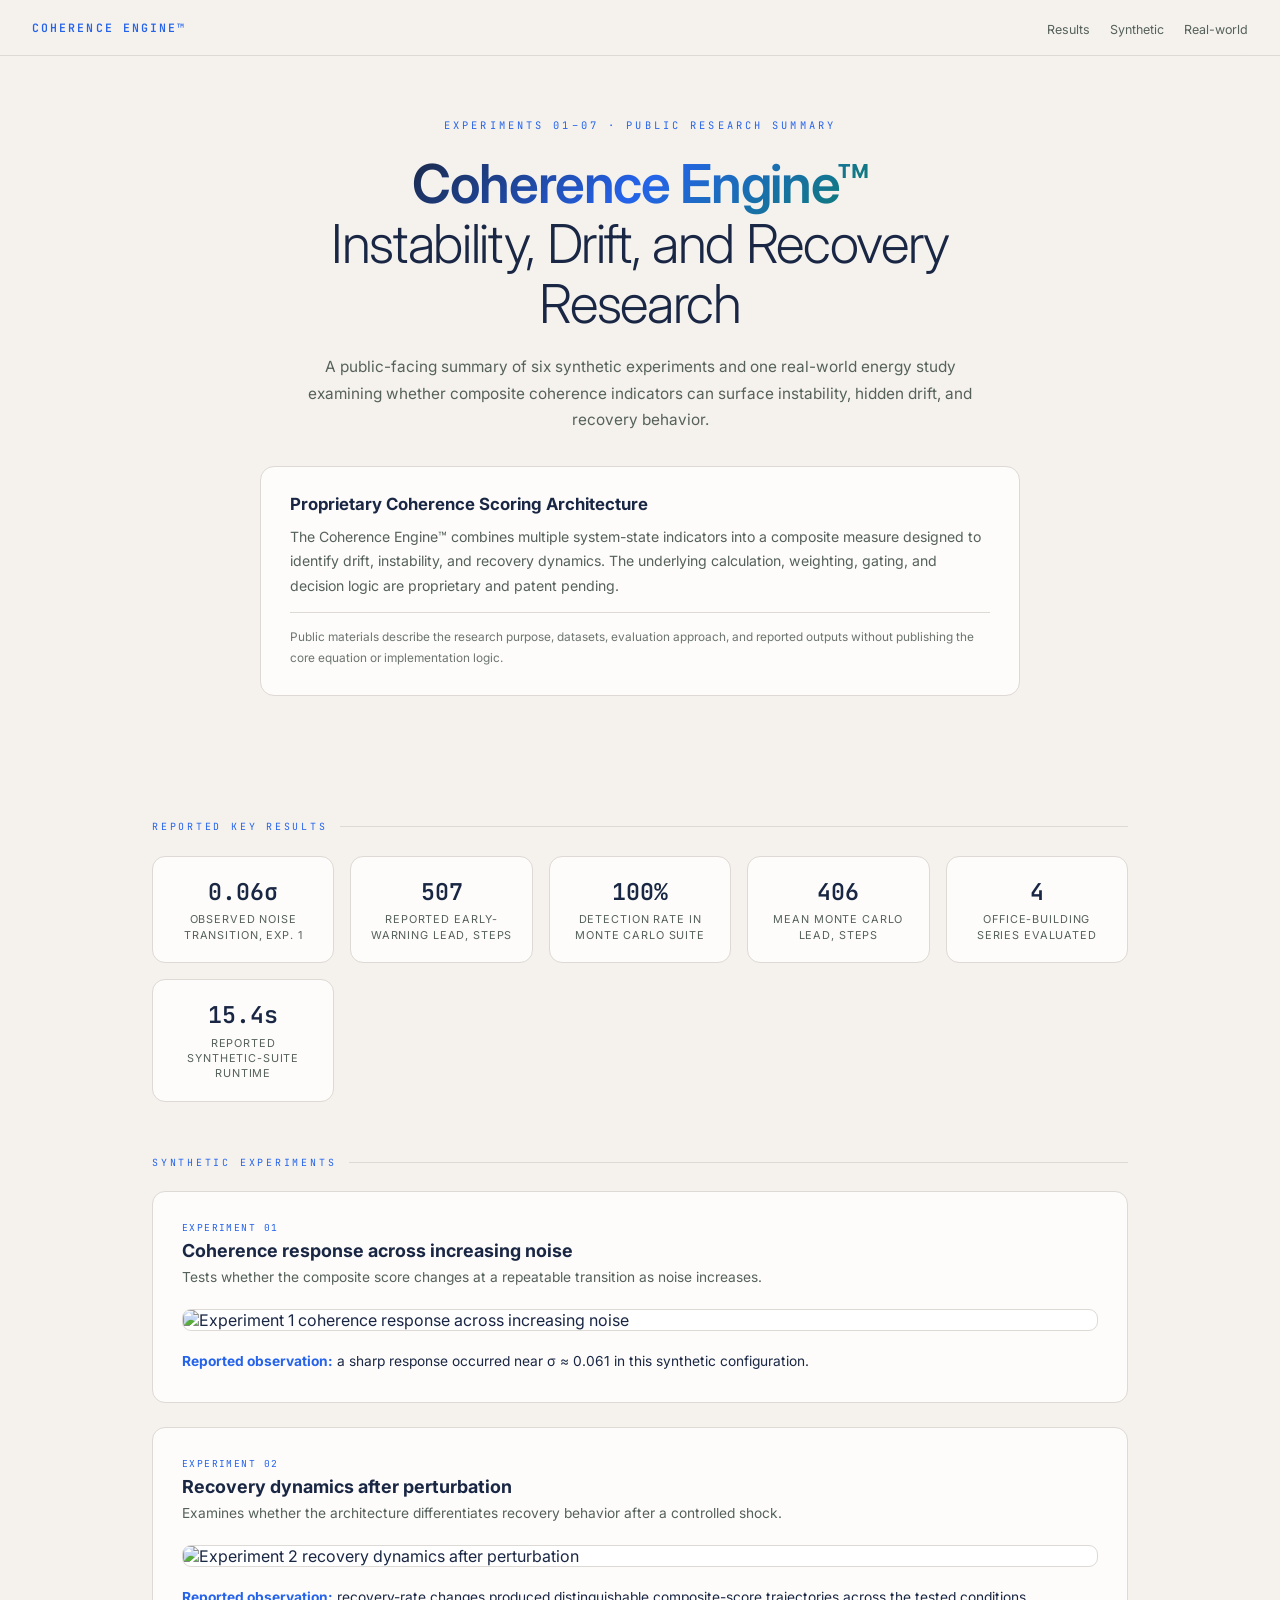
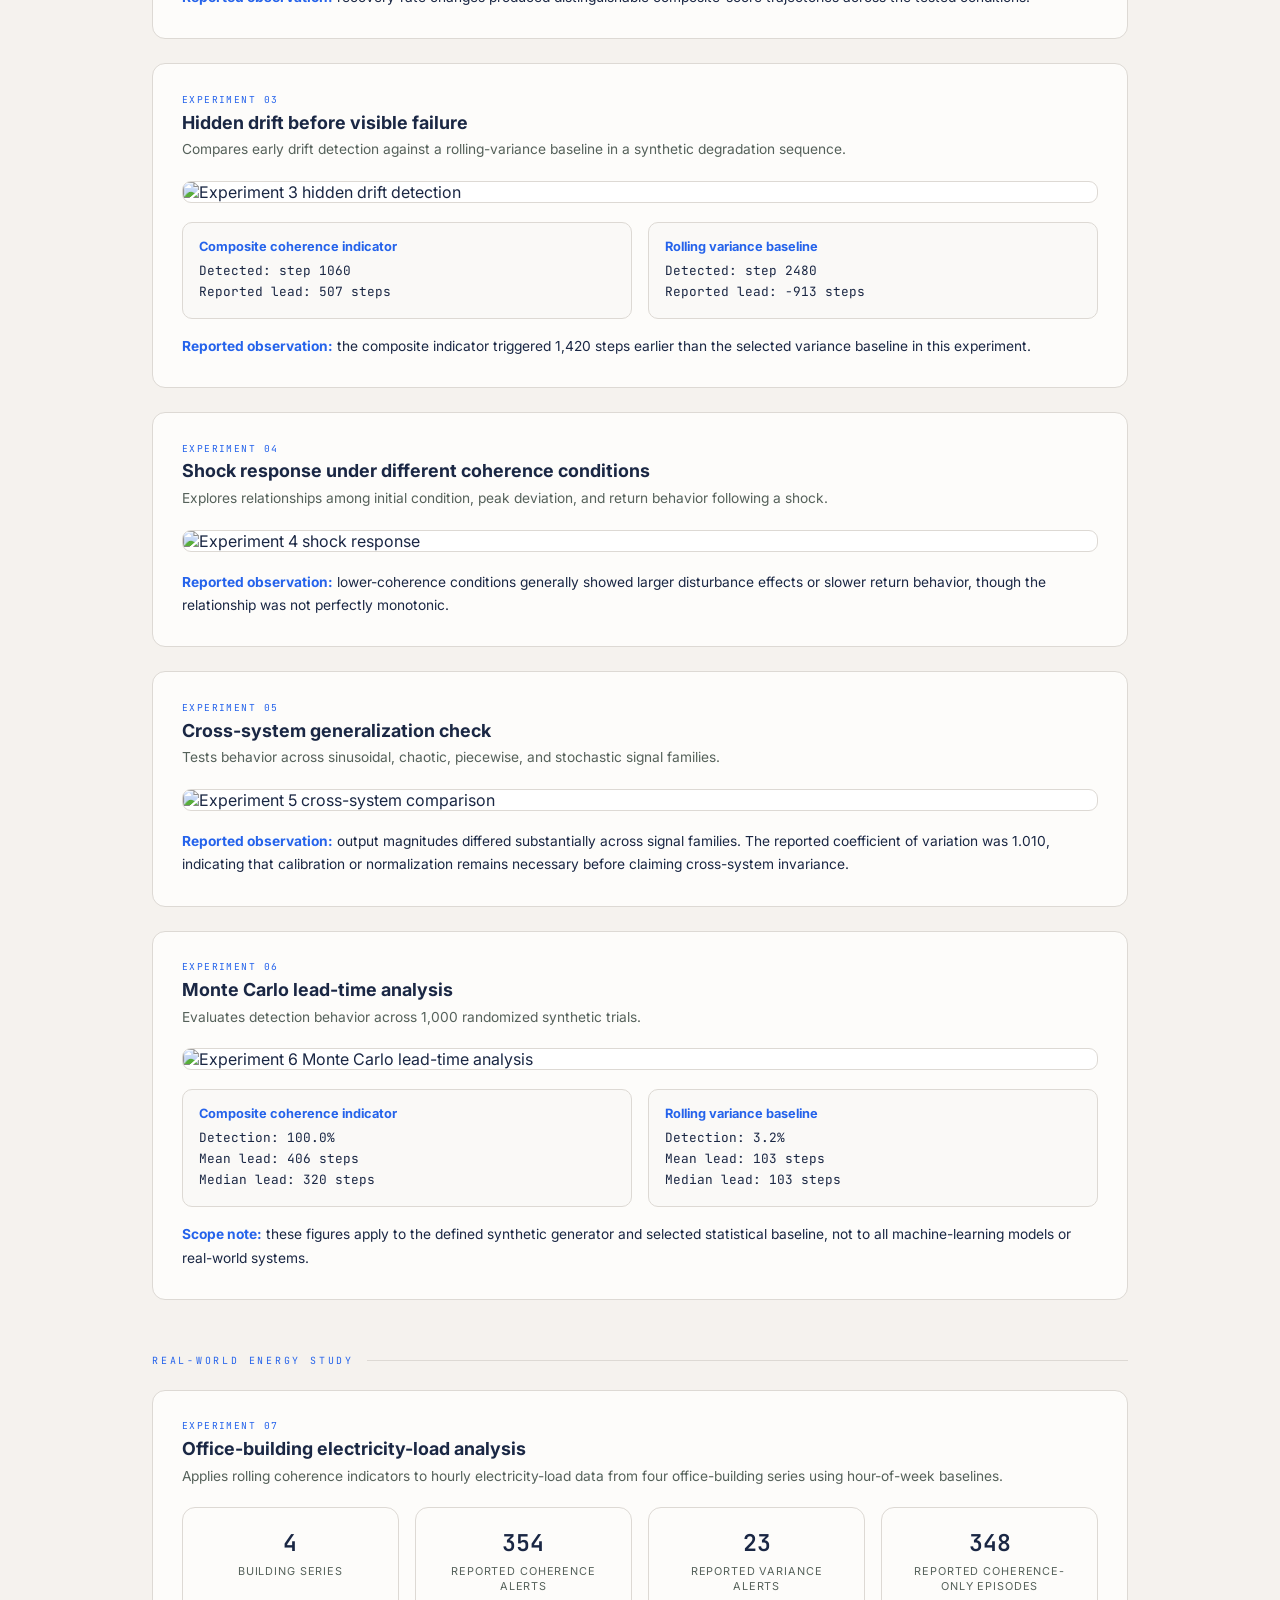
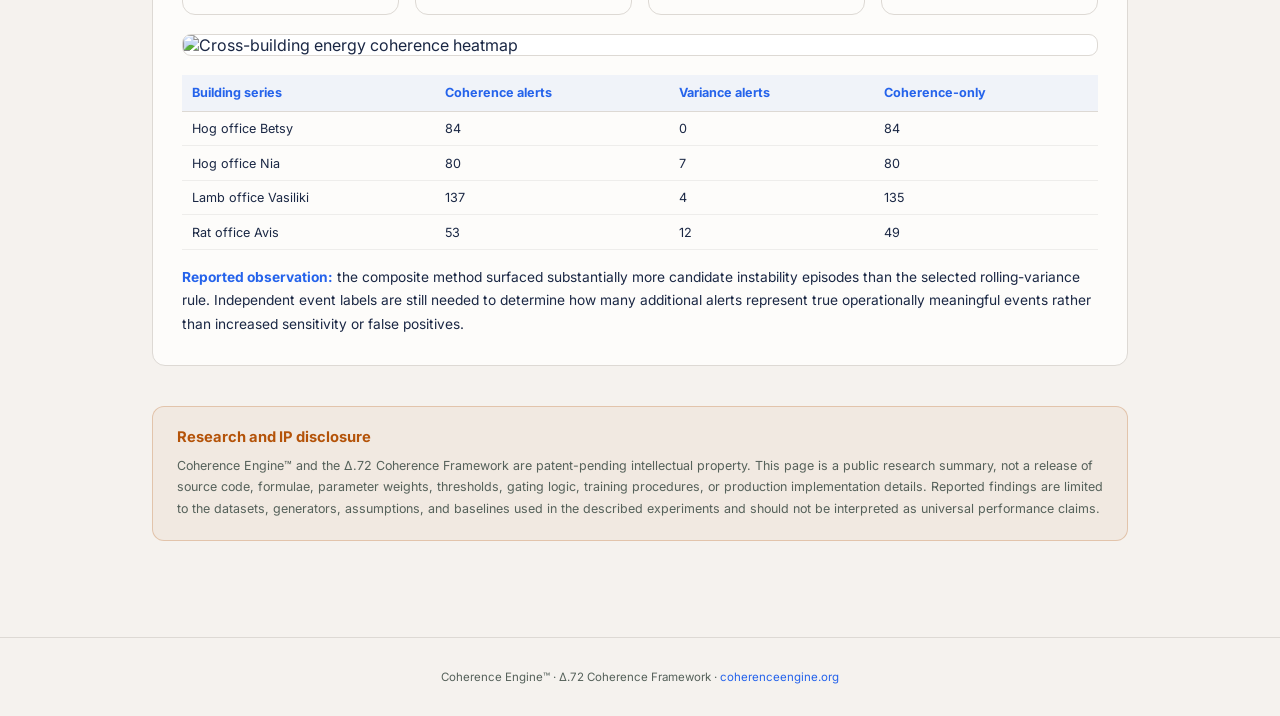
==== r/research/index.html @ 931e641e "Add sanitized public research page without proprietary equation" ====
<!DOCTYPE html>
<html lang="en">
<head>
  <meta charset="UTF-8">
  <meta name="viewport" content="width=device-width, initial-scale=1.0">
  <title>Coherence Engine™ Research Validation</title>
  <meta name="description" content="Public research summary for the patent-pending Coherence Engine™, including synthetic and real-world experiments in drift, instability, and recovery detection.">
  <link rel="preconnect" href="https://fonts.googleapis.com">
  <link href="https://fonts.googleapis.com/css2?family=Inter:wght@300;400;500;600;700;800&family=JetBrains+Mono:wght@300;400;500;600&display=swap" rel="stylesheet">
  <style>
    *, *::before, *::after { box-sizing: border-box; margin: 0; padding: 0; }
    :root {
      --bg: #f5f2ee;
      --surface: #fdfcfa;
      --border: #ddd9d4;
      --border-hover: #c4c0bb;
      --text: #1a2744;
      --muted: #55615a;
      --accent: #2563eb;
      --teal: #0d7d6c;
      --green: #15803d;
      --amber: #b45309;
    }
    html { scroll-behavior: smooth; }
    body {
      background: var(--bg);
      color: var(--text);
      font-family: 'Inter', -apple-system, BlinkMacSystemFont, system-ui, sans-serif;
      overflow-x: hidden;
      -webkit-font-smoothing: antialiased;
    }
    .nav {
      position: fixed; top: 0; left: 0; right: 0; z-index: 50;
      height: 56px; padding: 0 2rem;
      display: flex; align-items: center; justify-content: space-between;
      background: rgba(245,242,238,.94);
      backdrop-filter: blur(16px);
      border-bottom: 1px solid var(--border);
    }
    .nav-brand {
      font-family: 'JetBrains Mono', monospace;
      font-size: .72rem; font-weight: 600; letter-spacing: .18em;
      text-transform: uppercase; color: var(--accent); text-decoration: none;
    }
    .nav-links { display: flex; gap: 1.25rem; list-style: none; }
    .nav-links a { color: var(--muted); text-decoration: none; font-size: .78rem; }
    .nav-links a:hover { color: var(--text); }
    .hero { padding: 118px 2rem 38px; text-align: center; }
    .eyebrow {
      font-family: 'JetBrains Mono', monospace;
      font-size: .65rem; letter-spacing: .3em; text-transform: uppercase;
      color: var(--accent); margin-bottom: 1.4rem;
    }
    h1 {
      font-size: clamp(2rem, 5vw, 3.35rem); font-weight: 300;
      letter-spacing: -.025em; line-height: 1.12; max-width: 800px; margin: 0 auto;
    }
    h1 strong {
      font-weight: 600;
      background: linear-gradient(135deg, var(--text), var(--accent), var(--teal));
      -webkit-background-clip: text; -webkit-text-fill-color: transparent;
      background-clip: text;
    }
    .hero-sub {
      margin: 1.2rem auto 0; max-width: 700px; line-height: 1.75;
      color: var(--muted); font-size: .96rem;
    }
    .architecture-block {
      max-width: 760px; margin: 2rem auto 0; padding: 1.65rem 1.8rem;
      background: var(--surface); border: 1px solid var(--border); border-radius: 14px;
      text-align: left;
    }
    .architecture-block h2 { font-size: 1.05rem; margin-bottom: .7rem; }
    .architecture-block p { color: var(--muted); line-height: 1.75; font-size: .88rem; }
    .architecture-note {
      margin-top: .85rem; padding-top: .85rem; border-top: 1px solid var(--border);
      font-size: .74rem !important; color: #6d756f !important;
    }
    main { max-width: 1040px; margin: 0 auto; padding: 2rem 2rem 6rem; }
    .section { margin-top: 3.4rem; }
    .section-label {
      display: flex; align-items: center; gap: .8rem;
      font-family: 'JetBrains Mono', monospace; font-size: .62rem;
      letter-spacing: .28em; text-transform: uppercase; color: var(--accent);
      margin-bottom: 1.4rem;
    }
    .section-label::after { content: ''; height: 1px; background: var(--border); flex: 1; }
    .metrics-grid {
      display: grid; grid-template-columns: repeat(auto-fit, minmax(150px, 1fr));
      gap: 1rem;
    }
    .metric-card, .experiment {
      background: var(--surface); border: 1px solid var(--border); border-radius: 13px;
    }
    .metric-card { padding: 1.2rem; text-align: center; }
    .metric-value { font-family: 'JetBrains Mono', monospace; font-size: 1.45rem; font-weight: 600; }
    .metric-label { margin-top: .35rem; color: var(--muted); font-size: .68rem; line-height: 1.4; text-transform: uppercase; letter-spacing: .08em; }
    .experiment { padding: 1.8rem; margin-bottom: 1.5rem; }
    .experiment:hover, .metric-card:hover { border-color: var(--border-hover); }
    .exp-num {
      font-family: 'JetBrains Mono', monospace; font-size: .6rem;
      letter-spacing: .15em; color: var(--accent); text-transform: uppercase;
      margin-bottom: .35rem;
    }
    .experiment h2 { font-size: 1.12rem; margin-bottom: .35rem; }
    .exp-desc, .finding { color: var(--muted); font-size: .86rem; line-height: 1.7; }
    .finding { margin-top: 1rem; color: var(--text); }
    .finding strong { color: var(--accent); }
    .plot-wrap {
      margin: 1.2rem 0; border-radius: 9px; overflow: hidden;
      border: 1px solid var(--border); background: #fff;
    }
    .plot-wrap img { width: 100%; display: block; }
    .result-grid { display: grid; grid-template-columns: repeat(auto-fit, minmax(210px, 1fr)); gap: 1rem; margin-top: 1rem; }
    .result-box { padding: 1rem; border: 1px solid var(--border); border-radius: 10px; background: #faf9f7; }
    .result-box h3 { font-size: .8rem; color: var(--accent); margin-bottom: .35rem; }
    .result-box p { font-family: 'JetBrains Mono', monospace; font-size: .8rem; line-height: 1.65; }
    table { width: 100%; border-collapse: collapse; margin-top: 1rem; font-size: .79rem; }
    th { text-align: left; color: var(--accent); background: rgba(37,99,235,.06); padding: .65rem; border-bottom: 1px solid var(--border); }
    td { padding: .58rem .65rem; border-bottom: 1px solid rgba(0,0,0,.06); }
    .disclosure {
      margin-top: 2.5rem; padding: 1.35rem 1.5rem; border-radius: 12px;
      border: 1px solid rgba(180,83,9,.25); background: rgba(180,83,9,.05);
    }
    .disclosure h2 { font-size: .92rem; margin-bottom: .55rem; color: var(--amber); }
    .disclosure p { color: var(--muted); font-size: .78rem; line-height: 1.7; }
    footer { padding: 2rem; text-align: center; border-top: 1px solid var(--border); color: var(--muted); font-size: .72rem; }
    footer a { color: var(--accent); text-decoration: none; }
    @media (max-width: 720px) {
      .nav { padding: 0 1rem; }
      .nav-links { gap: .8rem; }
      .nav-links li:nth-child(2) { display: none; }
      main { padding: 1rem 1rem 4rem; }
      .hero { padding-left: 1rem; padding-right: 1rem; }
      .experiment { padding: 1.2rem; overflow-x: auto; }
    }
  </style>
</head>
<body>
  <nav class="nav">
    <a class="nav-brand" href="https://coherenceengine.org">Coherence Engine™</a>
    <ul class="nav-links">
      <li><a href="#results">Results</a></li>
      <li><a href="#synthetic">Synthetic</a></li>
      <li><a href="#real-world">Real-world</a></li>
    </ul>
  </nav>

  <header class="hero">
    <div class="eyebrow">Experiments 01–07 · Public Research Summary</div>
    <h1><strong>Coherence Engine™</strong><br>Instability, Drift, and Recovery Research</h1>
    <p class="hero-sub">
      A public-facing summary of six synthetic experiments and one real-world energy study examining whether composite coherence indicators can surface instability, hidden drift, and recovery behavior.
    </p>

    <section class="architecture-block" aria-labelledby="architecture-title">
      <h2 id="architecture-title">Proprietary Coherence Scoring Architecture</h2>
      <p>
        The Coherence Engine™ combines multiple system-state indicators into a composite measure designed to identify drift, instability, and recovery dynamics. The underlying calculation, weighting, gating, and decision logic are proprietary and patent pending.
      </p>
      <p class="architecture-note">
        Public materials describe the research purpose, datasets, evaluation approach, and reported outputs without publishing the core equation or implementation logic.
      </p>
    </section>
  </header>

  <main>
    <section class="section" id="results">
      <div class="section-label">Reported key results</div>
      <div class="metrics-grid">
        <div class="metric-card"><div class="metric-value">0.06σ</div><div class="metric-label">Observed noise transition, Exp. 1</div></div>
        <div class="metric-card"><div class="metric-value">507</div><div class="metric-label">Reported early-warning lead, steps</div></div>
        <div class="metric-card"><div class="metric-value">100%</div><div class="metric-label">Detection rate in Monte Carlo suite</div></div>
        <div class="metric-card"><div class="metric-value">406</div><div class="metric-label">Mean Monte Carlo lead, steps</div></div>
        <div class="metric-card"><div class="metric-value">4</div><div class="metric-label">Office-building series evaluated</div></div>
        <div class="metric-card"><div class="metric-value">15.4s</div><div class="metric-label">Reported synthetic-suite runtime</div></div>
      </div>
    </section>

    <section class="section" id="synthetic">
      <div class="section-label">Synthetic experiments</div>

      <article class="experiment">
        <div class="exp-num">Experiment 01</div>
        <h2>Coherence response across increasing noise</h2>
        <p class="exp-desc">Tests whether the composite score changes at a repeatable transition as noise increases.</p>
        <div class="plot-wrap"><img src="https://jthorvaldur.github.io/r/research/exp1_coherence_vs_noise.png" alt="Experiment 1 coherence response across increasing noise"></div>
        <p class="finding"><strong>Reported observation:</strong> a sharp response occurred near σ ≈ 0.061 in this synthetic configuration.</p>
      </article>

      <article class="experiment">
        <div class="exp-num">Experiment 02</div>
        <h2>Recovery dynamics after perturbation</h2>
        <p class="exp-desc">Examines whether the architecture differentiates recovery behavior after a controlled shock.</p>
        <div class="plot-wrap"><img src="https://jthorvaldur.github.io/r/research/exp2_recovery_dynamics.png" alt="Experiment 2 recovery dynamics after perturbation"></div>
        <p class="finding"><strong>Reported observation:</strong> recovery-rate changes produced distinguishable composite-score trajectories across the tested conditions.</p>
      </article>

      <article class="experiment">
        <div class="exp-num">Experiment 03</div>
        <h2>Hidden drift before visible failure</h2>
        <p class="exp-desc">Compares early drift detection against a rolling-variance baseline in a synthetic degradation sequence.</p>
        <div class="plot-wrap"><img src="https://jthorvaldur.github.io/r/research/exp3_hidden_drift.png" alt="Experiment 3 hidden drift detection"></div>
        <div class="result-grid">
          <div class="result-box"><h3>Composite coherence indicator</h3><p>Detected: step 1060<br>Reported lead: 507 steps</p></div>
          <div class="result-box"><h3>Rolling variance baseline</h3><p>Detected: step 2480<br>Reported lead: −913 steps</p></div>
        </div>
        <p class="finding"><strong>Reported observation:</strong> the composite indicator triggered 1,420 steps earlier than the selected variance baseline in this experiment.</p>
      </article>

      <article class="experiment">
        <div class="exp-num">Experiment 04</div>
        <h2>Shock response under different coherence conditions</h2>
        <p class="exp-desc">Explores relationships among initial condition, peak deviation, and return behavior following a shock.</p>
        <div class="plot-wrap"><img src="https://jthorvaldur.github.io/r/research/exp4_shock_response.png" alt="Experiment 4 shock response"></div>
        <p class="finding"><strong>Reported observation:</strong> lower-coherence conditions generally showed larger disturbance effects or slower return behavior, though the relationship was not perfectly monotonic.</p>
      </article>

      <article class="experiment">
        <div class="exp-num">Experiment 05</div>
        <h2>Cross-system generalization check</h2>
        <p class="exp-desc">Tests behavior across sinusoidal, chaotic, piecewise, and stochastic signal families.</p>
        <div class="plot-wrap"><img src="https://jthorvaldur.github.io/r/research/exp5_cross_system.png" alt="Experiment 5 cross-system comparison"></div>
        <p class="finding"><strong>Reported observation:</strong> output magnitudes differed substantially across signal families. The reported coefficient of variation was 1.010, indicating that calibration or normalization remains necessary before claiming cross-system invariance.</p>
      </article>

      <article class="experiment">
        <div class="exp-num">Experiment 06</div>
        <h2>Monte Carlo lead-time analysis</h2>
        <p class="exp-desc">Evaluates detection behavior across 1,000 randomized synthetic trials.</p>
        <div class="plot-wrap"><img src="https://jthorvaldur.github.io/r/research/exp6_monte_carlo.png" alt="Experiment 6 Monte Carlo lead-time analysis"></div>
        <div class="result-grid">
          <div class="result-box"><h3>Composite coherence indicator</h3><p>Detection: 100.0%<br>Mean lead: 406 steps<br>Median lead: 320 steps</p></div>
          <div class="result-box"><h3>Rolling variance baseline</h3><p>Detection: 3.2%<br>Mean lead: 103 steps<br>Median lead: 103 steps</p></div>
        </div>
        <p class="finding"><strong>Scope note:</strong> these figures apply to the defined synthetic generator and selected statistical baseline, not to all machine-learning models or real-world systems.</p>
      </article>
    </section>

    <section class="section" id="real-world">
      <div class="section-label">Real-world energy study</div>
      <article class="experiment">
        <div class="exp-num">Experiment 07</div>
        <h2>Office-building electricity-load analysis</h2>
        <p class="exp-desc">Applies rolling coherence indicators to hourly electricity-load data from four office-building series using hour-of-week baselines.</p>
        <div class="metrics-grid" style="margin-top:1.2rem">
          <div class="metric-card"><div class="metric-value">4</div><div class="metric-label">Building series</div></div>
          <div class="metric-card"><div class="metric-value">354</div><div class="metric-label">Reported coherence alerts</div></div>
          <div class="metric-card"><div class="metric-value">23</div><div class="metric-label">Reported variance alerts</div></div>
          <div class="metric-card"><div class="metric-value">348</div><div class="metric-label">Reported coherence-only episodes</div></div>
        </div>
        <div class="plot-wrap"><img src="https://jthorvaldur.github.io/r/research/exp7_heatmap.png" alt="Cross-building energy coherence heatmap"></div>
        <table>
          <thead><tr><th>Building series</th><th>Coherence alerts</th><th>Variance alerts</th><th>Coherence-only</th></tr></thead>
          <tbody>
            <tr><td>Hog office Betsy</td><td>84</td><td>0</td><td>84</td></tr>
            <tr><td>Hog office Nia</td><td>80</td><td>7</td><td>80</td></tr>
            <tr><td>Lamb office Vasiliki</td><td>137</td><td>4</td><td>135</td></tr>
            <tr><td>Rat office Avis</td><td>53</td><td>12</td><td>49</td></tr>
          </tbody>
        </table>
        <p class="finding"><strong>Reported observation:</strong> the composite method surfaced substantially more candidate instability episodes than the selected rolling-variance rule. Independent event labels are still needed to determine how many additional alerts represent true operationally meaningful events rather than increased sensitivity or false positives.</p>
      </article>
    </section>

    <aside class="disclosure">
      <h2>Research and IP disclosure</h2>
      <p>
        Coherence Engine™ and the Δ.72 Coherence Framework are patent-pending intellectual property. This page is a public research summary, not a release of source code, formulae, parameter weights, thresholds, gating logic, training procedures, or production implementation details. Reported findings are limited to the datasets, generators, assumptions, and baselines used in the described experiments and should not be interpreted as universal performance claims.
      </p>
    </aside>
  </main>

  <footer>
    Coherence Engine™ · Δ.72 Coherence Framework · <a href="https://coherenceengine.org">coherenceengine.org</a>
  </footer>
</body>
</html>
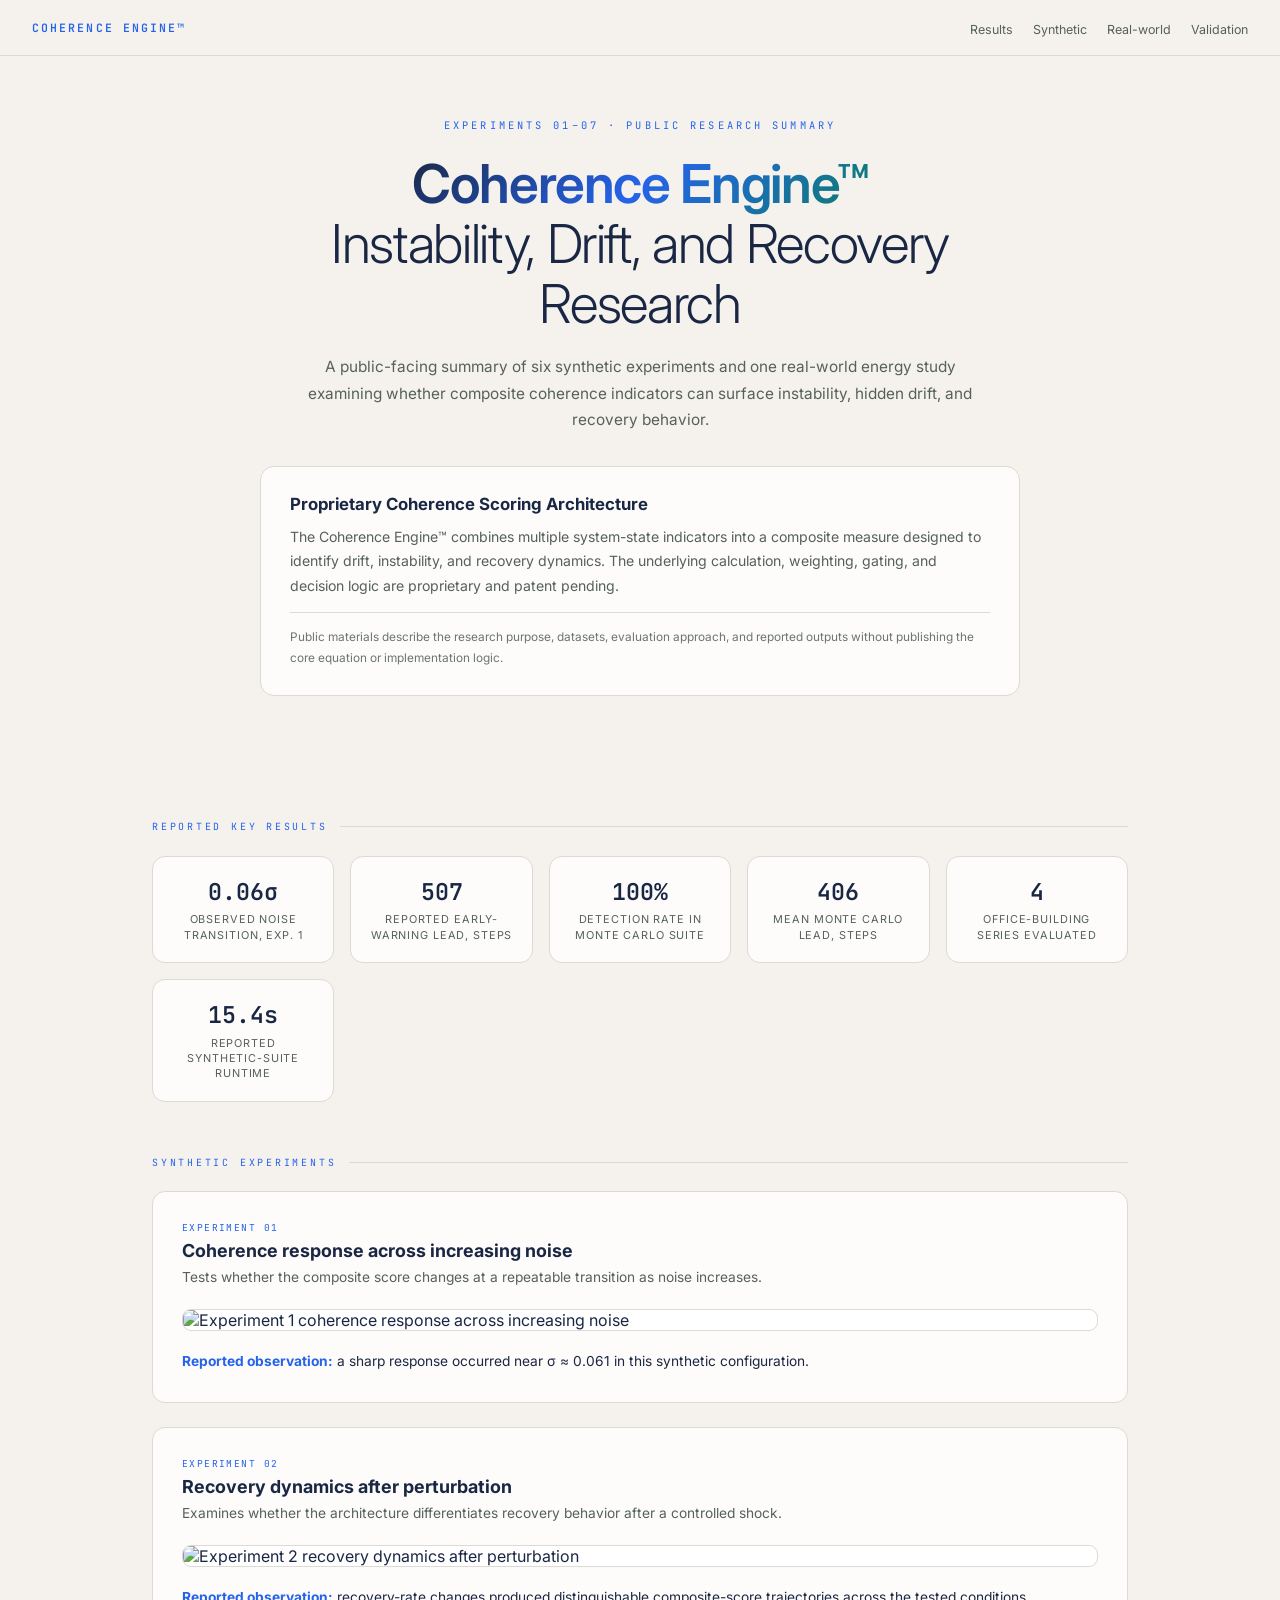
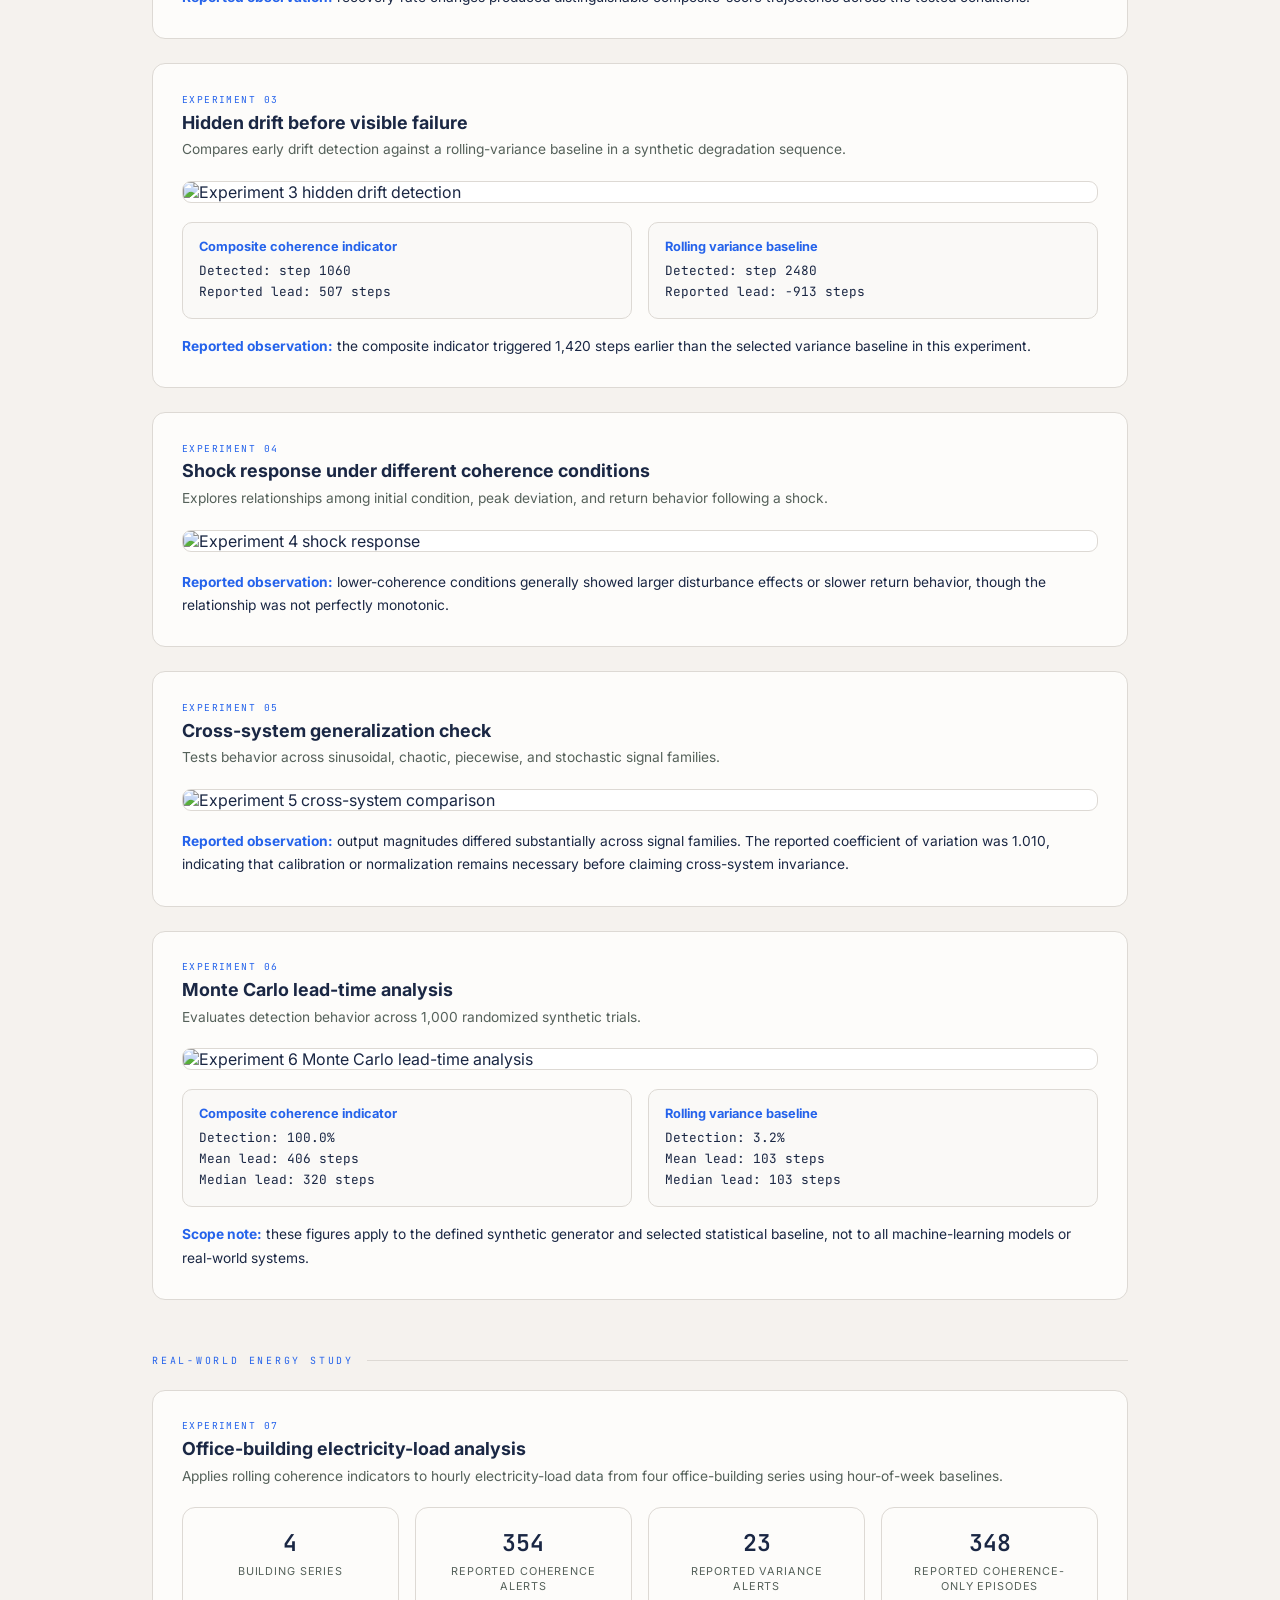
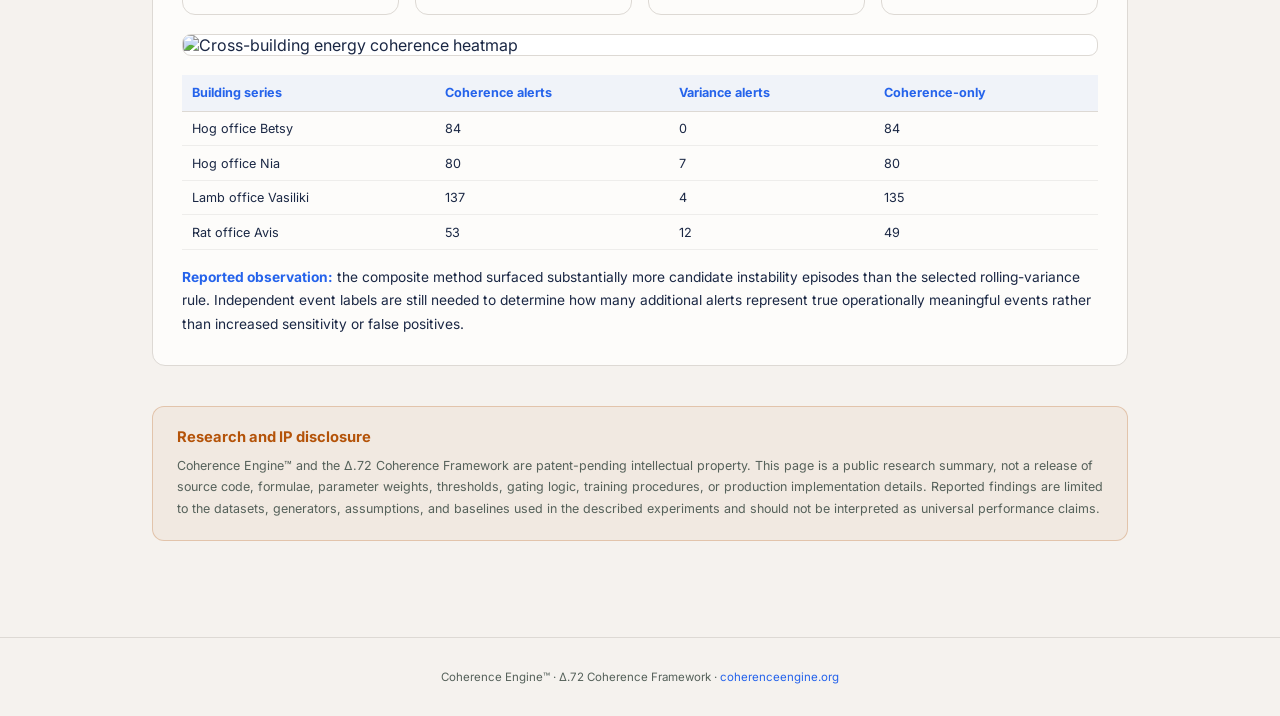
==== commit f312d6bb: "Link public research page to validation portal" ====
--- a/r/research/index.html
+++ b/r/research/index.html
@@ -143,6 +143,7 @@
       <li><a href="#results">Results</a></li>
       <li><a href="#synthetic">Synthetic</a></li>
       <li><a href="#real-world">Real-world</a></li>
+      <li><a href="../validation/">Validation</a></li>
     </ul>
   </nav>
 
